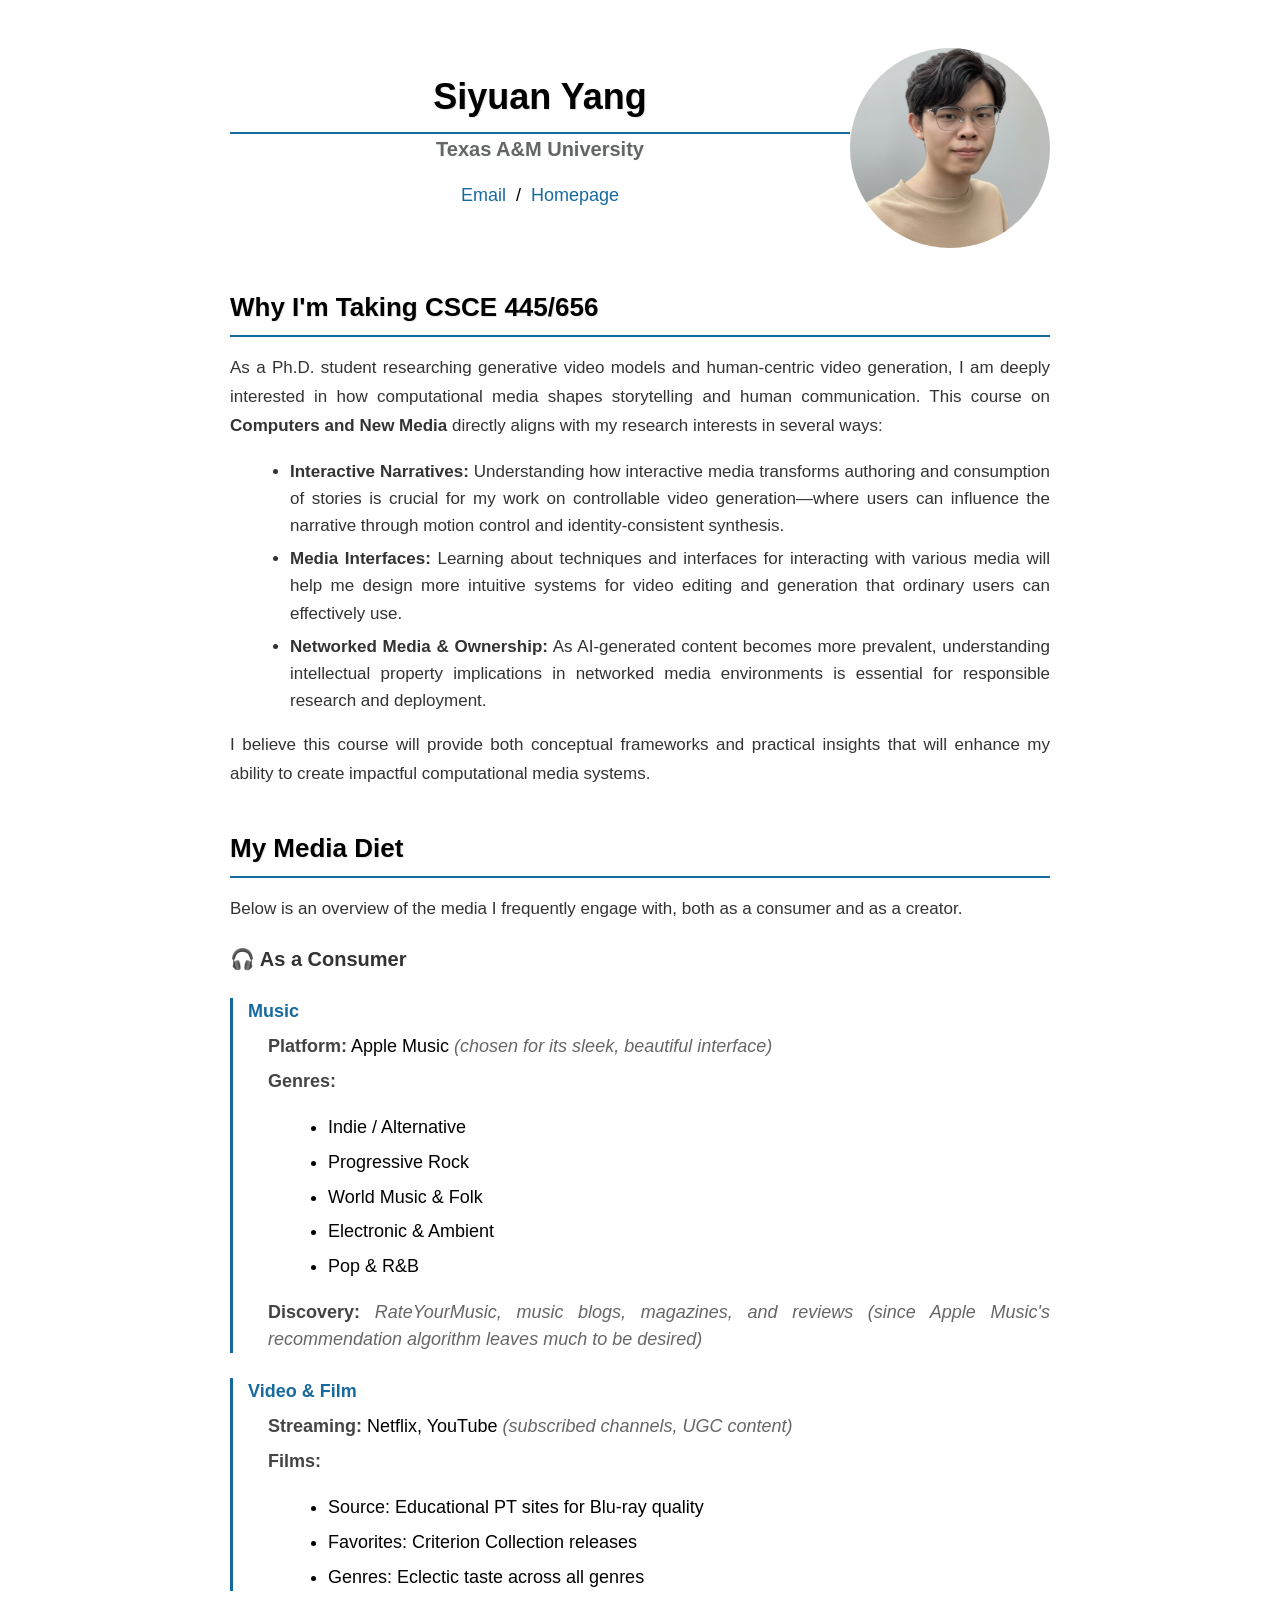
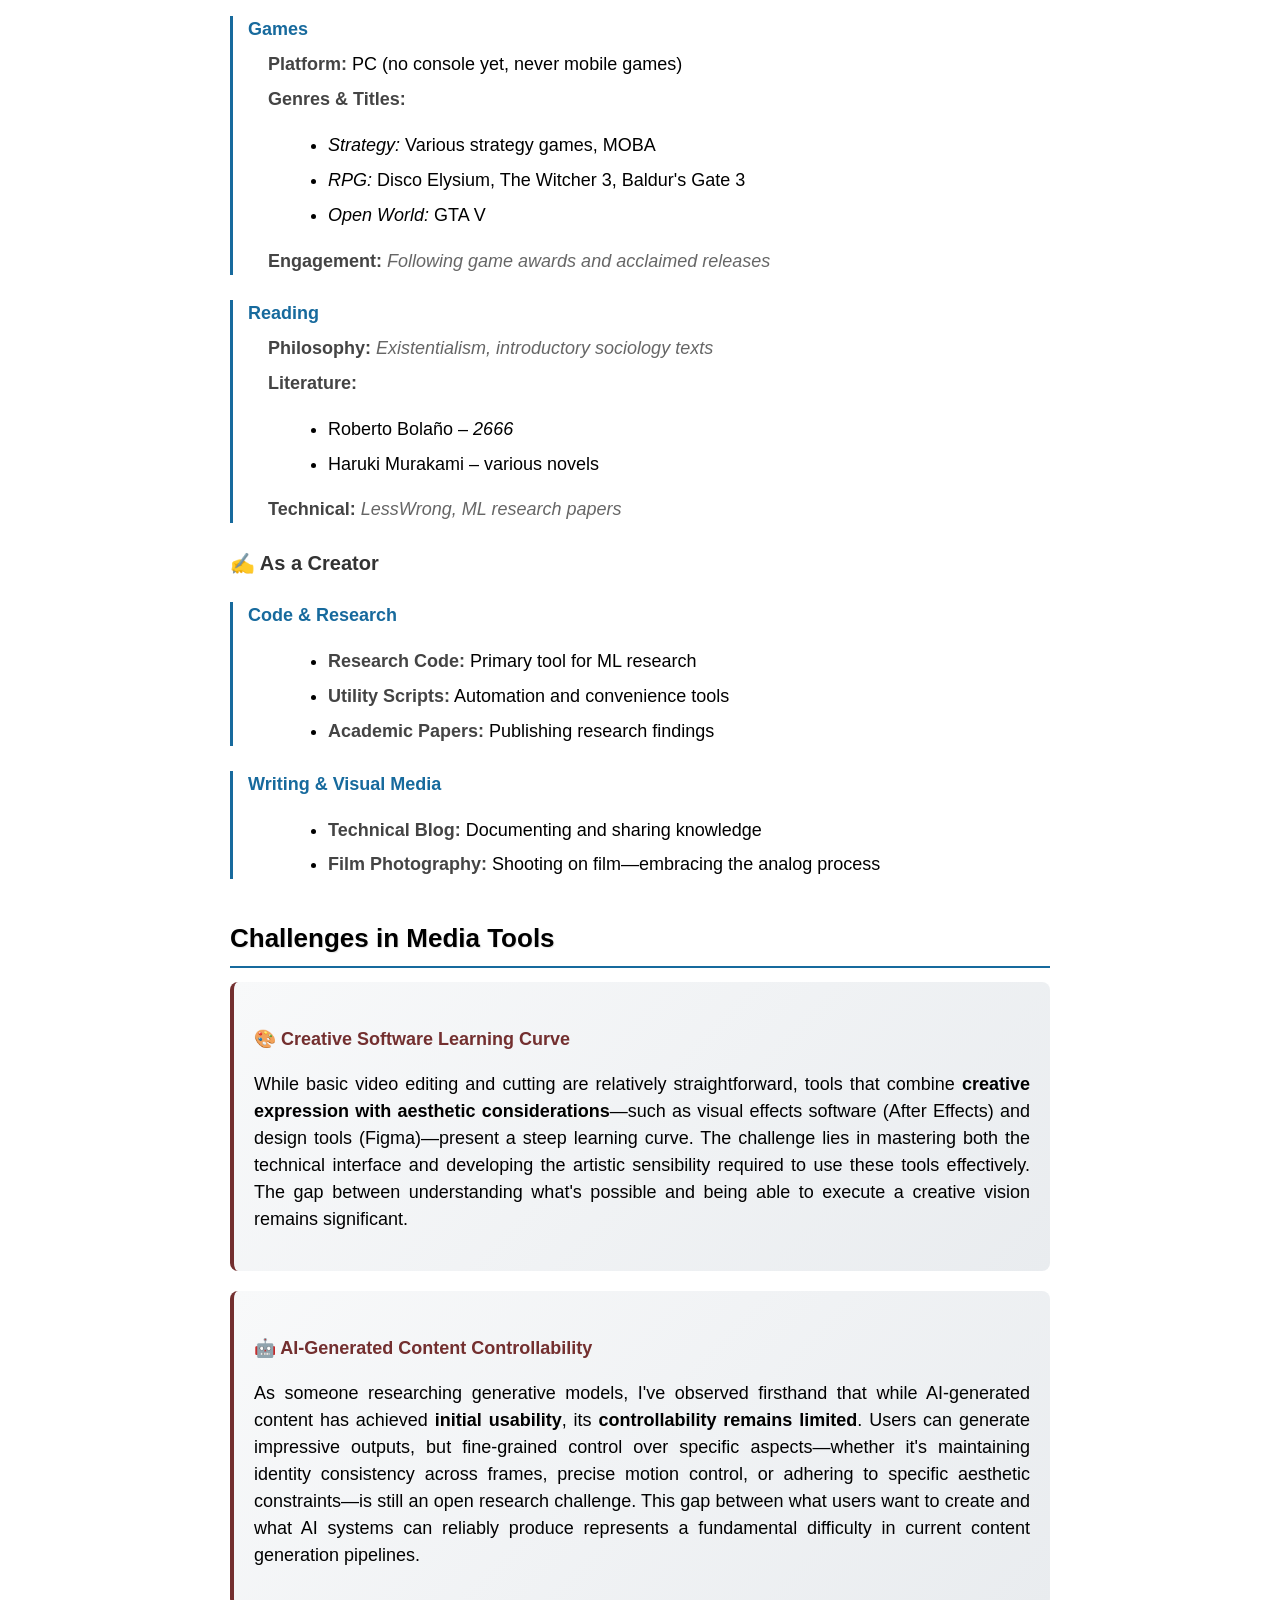
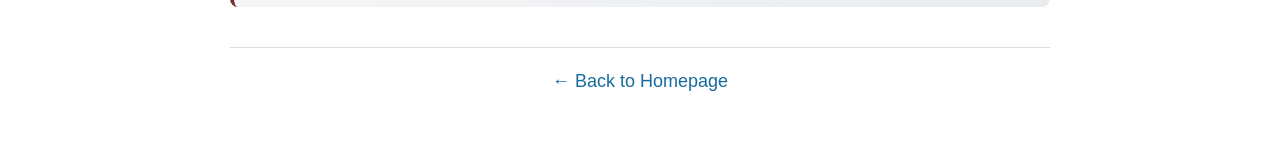
==== csce445.html @ e025caf4 "Add CSCE 445/656 Assignment 1 personal page" ====
<!DOCTYPE html>
<html lang="en">

<head>
    <meta http-equiv="Content-Type" content="text/html; charset=UTF-8">
    <base href="." target="_blank">
    <link rel="preconnect" href="https://fonts.gstatic.com/">
    <link rel="stylesheet" type="text/css" data-href="https://fonts.googleapis.com/css?family=Lato">
    <link rel="preconnect" href="https://fonts.gstatic.com/" crossorigin="">
    <meta name="viewport" content="width=device-width">
    <title>CSCE 445/656 - Siyuan Yang</title>
    <link rel="icon" href="/images/sky_icon.jpeg" type="image/jpg">
    <meta name="description" content="CSCE 445/656 Assignment 1 - Personal Web Page by Siyuan Yang">
    <link rel="preload" href="./Homepage_files/body.css" as="style">
    <link rel="stylesheet" href="./Homepage_files/body.css" data-n-g="">
    <link rel="preload" href="./Homepage_files/pub.css" as="style">
    <link rel="stylesheet" href="./Homepage_files/pub.css" data-n-p="">

    <style>
        body {
            font-family: Palatino, sans-serif;
            font-size: 18px;
        }

        a {
            color: #176a9d;
            text-decoration: none;
        }

        a:hover {
            color: rgb(106, 0, 95);
        }

        h2 {
            font-size: 26px;
            font-weight: bold;
            margin-bottom: 14px;
            border-bottom: 2px solid #176a9d;
            padding-bottom: 8px;
        }

        h3 {
            font-size: 20px;
            font-weight: bold;
            color: #333;
            margin-top: 20px;
            margin-bottom: 10px;
        }

        .section {
            margin-bottom: 40px;
        }

        .media-category {
            margin-bottom: 25px;
            padding-left: 15px;
            border-left: 3px solid #176a9d;
        }

        .media-category h4 {
            font-size: 18px;
            font-weight: bold;
            color: #176a9d;
            margin-bottom: 8px;
        }

        .media-subcategory {
            margin-left: 20px;
            margin-bottom: 8px;
        }

        .media-subcategory strong {
            color: #444;
        }

        .media-items {
            color: #666;
            font-style: italic;
        }

        .challenge-box {
            background: linear-gradient(135deg, #f8f9fa 0%, #e9ecef 100%);
            border-radius: 8px;
            padding: 20px;
            margin-bottom: 20px;
            border-left: 4px solid #732F2f;
        }

        .challenge-box h4 {
            color: #732F2f;
            margin-bottom: 10px;
            font-size: 18px;
        }

        .intro-text {
            font-size: 17px;
            line-height: 1.7;
            color: #333;
        }

        ul {
            list-style-type: disc;
            margin-left: 20px;
        }

        li {
            margin-bottom: 6px;
            line-height: 1.6;
        }

        .back-link {
            margin-top: 30px;
            padding-top: 20px;
            border-top: 1px solid #ddd;
            text-align: center;
        }
    </style>
</head>

<body>
    <div id="__next">
        <div class="styles_container__1_WuM">

            <!-- Section 1: Introduction -->
            <section class="section">
                <div class="personal_profile__BdQI4">
                    <img class="personal_portrait__BAkO0" src="./images/siyuan.png" alt="Siyuan Yang">
                    <div class="personal_profileInfo__1Y4pW">
                        <h2 class="personal_name__1_mHK">Siyuan Yang</h2>
                        <h3 class="personal_worksFor__2L0De">Texas A&M University</h3>
                        <p style="text-align:center">
                            <a href="mailto:siyuan@tamu.edu">Email</a> &nbsp;/&nbsp;
                            <a href="https://reed-yang.github.io/">Homepage</a>
                        </p>
                    </div>
                </div>
            </section>

            <section class="section">
                <h2>Why I'm Taking CSCE 445/656</h2>
                <div class="intro-text">
                    <p>
                        As a Ph.D. student researching generative video models and human-centric video generation, I am deeply interested in how computational media shapes storytelling and human communication. This course on <strong>Computers and New Media</strong> directly aligns with my research interests in several ways:
                    </p>
                    <ul>
                        <li><strong>Interactive Narratives:</strong> Understanding how interactive media transforms authoring and consumption of stories is crucial for my work on controllable video generation—where users can influence the narrative through motion control and identity-consistent synthesis.</li>
                        <li><strong>Media Interfaces:</strong> Learning about techniques and interfaces for interacting with various media will help me design more intuitive systems for video editing and generation that ordinary users can effectively use.</li>
                        <li><strong>Networked Media & Ownership:</strong> As AI-generated content becomes more prevalent, understanding intellectual property implications in networked media environments is essential for responsible research and deployment.</li>
                    </ul>
                    <p>
                        I believe this course will provide both conceptual frameworks and practical insights that will enhance my ability to create impactful computational media systems.
                    </p>
                </div>
            </section>

            <!-- Section 2: Media Usage -->
            <section class="section">
                <h2>My Media Diet</h2>
                <p class="intro-text">Below is an overview of the media I frequently engage with, both as a consumer and as a creator.</p>

                <h3>🎧 As a Consumer</h3>

                <div class="media-category">
                    <h4>Music</h4>
                    <div class="media-subcategory">
                        <strong>Platform:</strong> Apple Music <span class="media-items">(chosen for its sleek, beautiful interface)</span>
                    </div>
                    <div class="media-subcategory">
                        <strong>Genres:</strong>
                        <ul>
                            <li>Indie / Alternative</li>
                            <li>Progressive Rock</li>
                            <li>World Music & Folk</li>
                            <li>Electronic & Ambient</li>
                            <li>Pop & R&B</li>
                        </ul>
                    </div>
                    <div class="media-subcategory">
                        <strong>Discovery:</strong> <span class="media-items">RateYourMusic, music blogs, magazines, and reviews (since Apple Music's recommendation algorithm leaves much to be desired)</span>
                    </div>
                </div>

                <div class="media-category">
                    <h4>Video & Film</h4>
                    <div class="media-subcategory">
                        <strong>Streaming:</strong> Netflix, YouTube <span class="media-items">(subscribed channels, UGC content)</span>
                    </div>
                    <div class="media-subcategory">
                        <strong>Films:</strong>
                        <ul>
                            <li>Source: Educational PT sites for Blu-ray quality</li>
                            <li>Favorites: Criterion Collection releases</li>
                            <li>Genres: Eclectic taste across all genres</li>
                        </ul>
                    </div>
                </div>

                <div class="media-category">
                    <h4>Games</h4>
                    <div class="media-subcategory">
                        <strong>Platform:</strong> PC (no console yet, never mobile games)
                    </div>
                    <div class="media-subcategory">
                        <strong>Genres & Titles:</strong>
                        <ul>
                            <li><em>Strategy:</em> Various strategy games, MOBA</li>
                            <li><em>RPG:</em> Disco Elysium, The Witcher 3, Baldur's Gate 3</li>
                            <li><em>Open World:</em> GTA V</li>
                        </ul>
                    </div>
                    <div class="media-subcategory">
                        <strong>Engagement:</strong> <span class="media-items">Following game awards and acclaimed releases</span>
                    </div>
                </div>

                <div class="media-category">
                    <h4>Reading</h4>
                    <div class="media-subcategory">
                        <strong>Philosophy:</strong> <span class="media-items">Existentialism, introductory sociology texts</span>
                    </div>
                    <div class="media-subcategory">
                        <strong>Literature:</strong>
                        <ul>
                            <li>Roberto Bolaño – <em>2666</em></li>
                            <li>Haruki Murakami – various novels</li>
                        </ul>
                    </div>
                    <div class="media-subcategory">
                        <strong>Technical:</strong> <span class="media-items">LessWrong, ML research papers</span>
                    </div>
                </div>

                <h3>✍️ As a Creator</h3>

                <div class="media-category">
                    <h4>Code & Research</h4>
                    <div class="media-subcategory">
                        <ul>
                            <li><strong>Research Code:</strong> Primary tool for ML research</li>
                            <li><strong>Utility Scripts:</strong> Automation and convenience tools</li>
                            <li><strong>Academic Papers:</strong> Publishing research findings</li>
                        </ul>
                    </div>
                </div>

                <div class="media-category">
                    <h4>Writing & Visual Media</h4>
                    <div class="media-subcategory">
                        <ul>
                            <li><strong>Technical Blog:</strong> Documenting and sharing knowledge</li>
                            <li><strong>Film Photography:</strong> Shooting on film—embracing the analog process</li>
                        </ul>
                    </div>
                </div>

            </section>

            <!-- Section 3: Challenges -->
            <section class="section">
                <h2>Challenges in Media Tools</h2>

                <div class="challenge-box">
                    <h4>🎨 Creative Software Learning Curve</h4>
                    <p>
                        While basic video editing and cutting are relatively straightforward, tools that combine <strong>creative expression with aesthetic considerations</strong>—such as visual effects software (After Effects) and design tools (Figma)—present a steep learning curve. The challenge lies in mastering both the technical interface and developing the artistic sensibility required to use these tools effectively. The gap between understanding what's possible and being able to execute a creative vision remains significant.
                    </p>
                </div>

                <div class="challenge-box">
                    <h4>🤖 AI-Generated Content Controllability</h4>
                    <p>
                        As someone researching generative models, I've observed firsthand that while AI-generated content has achieved <strong>initial usability</strong>, its <strong>controllability remains limited</strong>. Users can generate impressive outputs, but fine-grained control over specific aspects—whether it's maintaining identity consistency across frames, precise motion control, or adhering to specific aesthetic constraints—is still an open research challenge. This gap between what users want to create and what AI systems can reliably produce represents a fundamental difficulty in current content generation pipelines.
                    </p>
                </div>

            </section>

            <div class="back-link">
                <a href="index.html">← Back to Homepage</a>
            </div>

        </div>
    </div>
</body>

</html>
---- Homepage_files/body.css ----
body,
html {
    padding: 0;
    margin: 0;
    font-family: -apple-system, BlinkMacSystemFont, Segoe UI, Roboto, Oxygen, Ubuntu, Cantarell, Fira Sans, Droid Sans, Helvetica Neue, sans-serif
}

body {
    background: #fff no-repeat fixed 0 0;
    margin: 3rem 0;
    font-family: Lato, sans-serif;
    line-height: 1.5;
    font-size: 1.2rem;
    font-weight: 400;
    text-align: justify
}

h1 {
    text-align: center;
    font-size: 4rem
}

h1,
h2 {
    color: #000;
    font-weight: 400;
    text-shadow: 1px 1px 1px hsla(0, 0%, 64.7%, .3)
}

h2 {
    margin: .3em 0 .2em;
    font-size: 2rem
}

a {
    color: #0567e7
}

a:not(:hover) {
    text-decoration: none
}

a img {
    border: 0
}

* {
    -webkit-box-sizing: border-box;
    -moz-box-sizing: border-box;
    box-sizing: border-box
}

@media only screen and (max-width:832px) {
    h1 {
        font-size: 3rem
    }
}
---- Homepage_files/body.css ----
body,
html {
    padding: 0;
    margin: 0;
    font-family: -apple-system, BlinkMacSystemFont, Segoe UI, Roboto, Oxygen, Ubuntu, Cantarell, Fira Sans, Droid Sans, Helvetica Neue, sans-serif
}

body {
    background: #fff no-repeat fixed 0 0;
    margin: 3rem 0;
    font-family: Lato, sans-serif;
    line-height: 1.5;
    font-size: 1.2rem;
    font-weight: 400;
    text-align: justify
}

h1 {
    text-align: center;
    font-size: 4rem
}

h1,
h2 {
    color: #000;
    font-weight: 400;
    text-shadow: 1px 1px 1px hsla(0, 0%, 64.7%, .3)
}

h2 {
    margin: .3em 0 .2em;
    font-size: 2rem
}

a {
    color: #0567e7
}

a:not(:hover) {
    text-decoration: none
}

a img {
    border: 0
}

* {
    -webkit-box-sizing: border-box;
    -moz-box-sizing: border-box;
    box-sizing: border-box
}

@media only screen and (max-width:832px) {
    h1 {
        font-size: 3rem
    }
}
---- Homepage_files/pub.css ----
.personal_profile__BdQI4 {
    text-align: center;
    display: -moz-box;
    display: flex;
    -moz-box-orient: vertical;
    -moz-box-direction: normal;
    flex-direction: column;
    margin-bottom: 1.5rem;
    -moz-box-align: center;
    align-items: center
}

@media only screen and (min-width:832px) {
    .personal_profile__BdQI4 {
        -moz-box-orient: horizontal;
        -moz-box-direction: reverse;
        flex-direction: row-reverse
    }
}

.personal_profileInfo__1Y4pW {
    -moz-box-flex: 1;
    flex: 1 1
}

.personal_name__1_mHK {
    margin: 0;
    font-size: 36px;
}

.personal_chineseName__18aOD {
    font-size: 1.25rem;
    color: #3d3d3d;
    text-shadow: 1px 1px 1px rgba(45, 157, 167, .1);
    opacity: .6;
    margin: 0
}

.personal_fakeEmail__3q6yD {
    display: none
}

.personal_email__2kMgm {
    margin: 1.5rem 0;
    line-height: 1
}

.personal_email__2kMgm a {
    color: #000
}

.personal_links__p_eYL span:not(:last-of-type):after {
    content: " ∙ "
}

.personal_blurb__2rRwq {
    margin: 1rem 0;
    padding-top: .6em;
    padding-bottom: .8em;
    text-align: justify
}

.personal_atsign__3xW7w {
    color: #db4d6d;
    font-size: 1.35rem;
    font-weight: 700
}

.personal_portrait__BAkO0 {
    width: 200px;
    height: 200px;
    border-radius: 50%
}

.personal_worksFor__2L0De {
    font-size: 1.25rem;
    color: #000;
    text-shadow: 1px 1px 1px rgba(45, 157, 167, .1);
    opacity: .6;
    margin: 0
}

.publication_publication__1Icb_ {
    display: -moz-box;
    display: flex;  /* Switches layout from column to row */
    display: flex;
    -moz-box-orient: vertical;
    -moz-box-direction: normal;
    flex-direction: column;
    margin: 1.5rem 0;
    -webkit-hyphens: auto;
    -moz-hyphens: auto;
    -ms-hyphens: auto;
    hyphens: auto; 
    gap: 20px; /* Adds spacing between text and image */
}

.publication_image__1EUuC {
    width: 100%;
    padding-bottom: .5rem
}

.publication_image__1EUuC img,
.publication_image__1EUuC video,
.publication_image__full_size img,
.publication_image__full_size video,
.publication_image_0dot7_size img,
.publication_image_0dot7_size video,

publication_image_0dot7_size
.publication_info__kLRGP {
    width: 100%
}

.publication_title__3m6SE {
    display: block;
    font-size: 18px
}

.publication_title__3m6SE a:not(a[href]) {
    color: #000
}

.publication_authors__qkFXc {
    font-size: 16px;
    color: #777
}

.publication_authors__qkFXc>span:not(:last-of-type):after {
    content: ", \00a0"
}

.publication_authors__qkFXc a {
    color: #777
}

.publication_hilightedAuthor__KiWMY a {
    color: #000;
    font-weight: 700
}

.publication_venue__1Dv6R>span:not(:last-of-type):after {
    font-size: 18px;
    /* content: "\00a0" */
}

.publication_tag__q9Y_t:before {
    content: "["
}

.publication_tag__q9Y_t:after {
    content: "] "
}

.publication_highlights__2ILmf {
    color: #e83015
}

.publication_links__aEpO_ {
    display: -moz-box;
    display: flex;
    font-size: 18px;
}

.publication_link__fXY43 {
    padding: .25rem
}

.publication_link__fXY43>a {
    font-size: medium;
    -webkit-transition: all .1s ease-in-out;
    -moz-transition: all .1s ease-in-out;
    transition: all .1s ease-in-out
}

.publication_link__fXY43:before {
    content: "["
}

.publication_link__fXY43:after {
    content: "]"
}

.publication_links__aEpO_>a:not(:last-of-type) {
    margin-right: 1rem
}

@media only screen and (min-width:432px) {
    .publication_publication__1Icb_ {
        -moz-box-orient: horizontal;
        -moz-box-direction: normal;
        flex-direction: row;
        -webkit-hyphens: auto;
        -moz-hyphens: auto;
        -ms-hyphens: auto;
        hyphens: auto
    }

    .publication_image__1EUuC {
        width: 30%;
        max-width: 300px;
        padding: .5rem 1rem 0 0
    }

    .publication_image_full_size {
        width: 100%;
        padding: 3rem 0 0 0
    }

    .publication_image_0dot7_size {
        width: 70%;
        padding: .5rem 1rem 0 1rem; /* Sets equal padding on the left and right */
    }

    .publication_info__kLRGP {
        width: 98%
    }
}

.publication-list_filters__3ikvu {
    font-size: 1rem;
    color: #000
}

.publication-list_smallText__pUJXB {
    font-size: 1.1rem;
    color: #000
}

.publication-list_filters__3ikvu:before {
    content: " ( "
}

.publication-list_filters__3ikvu:after {
    content: " )"
}

.publication-list_filter__1x1Xu:not(:last-of-type):after {
    content: " / "
}

.publication-list_filter__1x1Xu a:hover {
    cursor: pointer;
    text-decoration: underline
}

.publication-list_filter__1x1Xu a:not(.publication-list_active__y3dLZ) {
    color: #000
}

.publication-list_label__38tLh {
    font-size: 1.3rem;
    margin: 0
}

@media screen and (min-width:432px) {
    .publication-list_mobileBreak__24vsO {
        display: none
    }

    .publication-list_filters__3ikvu {
        font-size: 1.2rem
    }
}

.styles_container__1_WuM {
    margin: 0 2rem;
    max-width: 820px
}

.styles_projects__-bgEX {
    width: 100%;
    display: -moz-box;
    display: flex;
    -moz-box-orient: vertical;
    -moz-box-direction: normal;
    flex-direction: column
}

.styles_projects__-bgEX iframe {
    width: 100%;
    min-height: 450px;
    height: auto;
    margin-bottom: 1em
}

.styles_collaborator__VflHz:not(:last-of-type):after {
    content: ", "
}

.styles_footer__3qp3V {
    text-align: center;
    color: #7a7a7a;
    font-weight: 400;
    font-size: 1rem;
    margin-top: 3em
}

.styles_footer__3qp3V p {
    margin: .5rem
}

.styles_footer__3qp3V a:not(:hover) {
    text-decoration: none;
    color: #7a7a7a
}

@media only screen and (min-width:832px) {
    .styles_container__1_WuM {
        margin: 0 auto
    }
}

.styles_title__1AK6- {
    display: block
}

.styles_title__1AK6- a {
    color: #000
}

.styles_authors__20Znu {
    font-size: 1.1rem
}

.styles_authors__20Znu span:not(:last-of-type):after {
    content: ", \00a0"
}

.styles_authors__20Znu a {
    color: #777
}

.styles_showMore__JvZFs {
    display: -moz-box;
    display: flex;
    -moz-box-pack: center;
    justify-content: center
}

.styles_showMore__JvZFs button {
    -webkit-appearance: none;
    -moz-appearance: none;
    appearance: none;
    background: transparent;
    outline: none;
    border: 1px solid grey;
    border-radius: 1px;
    font-size: medium;
    cursor: pointer;
    padding: .5rem
}
---- Homepage_files/pub.css ----
.personal_profile__BdQI4 {
    text-align: center;
    display: -moz-box;
    display: flex;
    -moz-box-orient: vertical;
    -moz-box-direction: normal;
    flex-direction: column;
    margin-bottom: 1.5rem;
    -moz-box-align: center;
    align-items: center
}

@media only screen and (min-width:832px) {
    .personal_profile__BdQI4 {
        -moz-box-orient: horizontal;
        -moz-box-direction: reverse;
        flex-direction: row-reverse
    }
}

.personal_profileInfo__1Y4pW {
    -moz-box-flex: 1;
    flex: 1 1
}

.personal_name__1_mHK {
    margin: 0;
    font-size: 36px;
}

.personal_chineseName__18aOD {
    font-size: 1.25rem;
    color: #3d3d3d;
    text-shadow: 1px 1px 1px rgba(45, 157, 167, .1);
    opacity: .6;
    margin: 0
}

.personal_fakeEmail__3q6yD {
    display: none
}

.personal_email__2kMgm {
    margin: 1.5rem 0;
    line-height: 1
}

.personal_email__2kMgm a {
    color: #000
}

.personal_links__p_eYL span:not(:last-of-type):after {
    content: " ∙ "
}

.personal_blurb__2rRwq {
    margin: 1rem 0;
    padding-top: .6em;
    padding-bottom: .8em;
    text-align: justify
}

.personal_atsign__3xW7w {
    color: #db4d6d;
    font-size: 1.35rem;
    font-weight: 700
}

.personal_portrait__BAkO0 {
    width: 200px;
    height: 200px;
    border-radius: 50%
}

.personal_worksFor__2L0De {
    font-size: 1.25rem;
    color: #000;
    text-shadow: 1px 1px 1px rgba(45, 157, 167, .1);
    opacity: .6;
    margin: 0
}

.publication_publication__1Icb_ {
    display: -moz-box;
    display: flex;  /* Switches layout from column to row */
    display: flex;
    -moz-box-orient: vertical;
    -moz-box-direction: normal;
    flex-direction: column;
    margin: 1.5rem 0;
    -webkit-hyphens: auto;
    -moz-hyphens: auto;
    -ms-hyphens: auto;
    hyphens: auto; 
    gap: 20px; /* Adds spacing between text and image */
}

.publication_image__1EUuC {
    width: 100%;
    padding-bottom: .5rem
}

.publication_image__1EUuC img,
.publication_image__1EUuC video,
.publication_image__full_size img,
.publication_image__full_size video,
.publication_image_0dot7_size img,
.publication_image_0dot7_size video,

publication_image_0dot7_size
.publication_info__kLRGP {
    width: 100%
}

.publication_title__3m6SE {
    display: block;
    font-size: 18px
}

.publication_title__3m6SE a:not(a[href]) {
    color: #000
}

.publication_authors__qkFXc {
    font-size: 16px;
    color: #777
}

.publication_authors__qkFXc>span:not(:last-of-type):after {
    content: ", \00a0"
}

.publication_authors__qkFXc a {
    color: #777
}

.publication_hilightedAuthor__KiWMY a {
    color: #000;
    font-weight: 700
}

.publication_venue__1Dv6R>span:not(:last-of-type):after {
    font-size: 18px;
    /* content: "\00a0" */
}

.publication_tag__q9Y_t:before {
    content: "["
}

.publication_tag__q9Y_t:after {
    content: "] "
}

.publication_highlights__2ILmf {
    color: #e83015
}

.publication_links__aEpO_ {
    display: -moz-box;
    display: flex;
    font-size: 18px;
}

.publication_link__fXY43 {
    padding: .25rem
}

.publication_link__fXY43>a {
    font-size: medium;
    -webkit-transition: all .1s ease-in-out;
    -moz-transition: all .1s ease-in-out;
    transition: all .1s ease-in-out
}

.publication_link__fXY43:before {
    content: "["
}

.publication_link__fXY43:after {
    content: "]"
}

.publication_links__aEpO_>a:not(:last-of-type) {
    margin-right: 1rem
}

@media only screen and (min-width:432px) {
    .publication_publication__1Icb_ {
        -moz-box-orient: horizontal;
        -moz-box-direction: normal;
        flex-direction: row;
        -webkit-hyphens: auto;
        -moz-hyphens: auto;
        -ms-hyphens: auto;
        hyphens: auto
    }

    .publication_image__1EUuC {
        width: 30%;
        max-width: 300px;
        padding: .5rem 1rem 0 0
    }

    .publication_image_full_size {
        width: 100%;
        padding: 3rem 0 0 0
    }

    .publication_image_0dot7_size {
        width: 70%;
        padding: .5rem 1rem 0 1rem; /* Sets equal padding on the left and right */
    }

    .publication_info__kLRGP {
        width: 98%
    }
}

.publication-list_filters__3ikvu {
    font-size: 1rem;
    color: #000
}

.publication-list_smallText__pUJXB {
    font-size: 1.1rem;
    color: #000
}

.publication-list_filters__3ikvu:before {
    content: " ( "
}

.publication-list_filters__3ikvu:after {
    content: " )"
}

.publication-list_filter__1x1Xu:not(:last-of-type):after {
    content: " / "
}

.publication-list_filter__1x1Xu a:hover {
    cursor: pointer;
    text-decoration: underline
}

.publication-list_filter__1x1Xu a:not(.publication-list_active__y3dLZ) {
    color: #000
}

.publication-list_label__38tLh {
    font-size: 1.3rem;
    margin: 0
}

@media screen and (min-width:432px) {
    .publication-list_mobileBreak__24vsO {
        display: none
    }

    .publication-list_filters__3ikvu {
        font-size: 1.2rem
    }
}

.styles_container__1_WuM {
    margin: 0 2rem;
    max-width: 820px
}

.styles_projects__-bgEX {
    width: 100%;
    display: -moz-box;
    display: flex;
    -moz-box-orient: vertical;
    -moz-box-direction: normal;
    flex-direction: column
}

.styles_projects__-bgEX iframe {
    width: 100%;
    min-height: 450px;
    height: auto;
    margin-bottom: 1em
}

.styles_collaborator__VflHz:not(:last-of-type):after {
    content: ", "
}

.styles_footer__3qp3V {
    text-align: center;
    color: #7a7a7a;
    font-weight: 400;
    font-size: 1rem;
    margin-top: 3em
}

.styles_footer__3qp3V p {
    margin: .5rem
}

.styles_footer__3qp3V a:not(:hover) {
    text-decoration: none;
    color: #7a7a7a
}

@media only screen and (min-width:832px) {
    .styles_container__1_WuM {
        margin: 0 auto
    }
}

.styles_title__1AK6- {
    display: block
}

.styles_title__1AK6- a {
    color: #000
}

.styles_authors__20Znu {
    font-size: 1.1rem
}

.styles_authors__20Znu span:not(:last-of-type):after {
    content: ", \00a0"
}

.styles_authors__20Znu a {
    color: #777
}

.styles_showMore__JvZFs {
    display: -moz-box;
    display: flex;
    -moz-box-pack: center;
    justify-content: center
}

.styles_showMore__JvZFs button {
    -webkit-appearance: none;
    -moz-appearance: none;
    appearance: none;
    background: transparent;
    outline: none;
    border: 1px solid grey;
    border-radius: 1px;
    font-size: medium;
    cursor: pointer;
    padding: .5rem
}
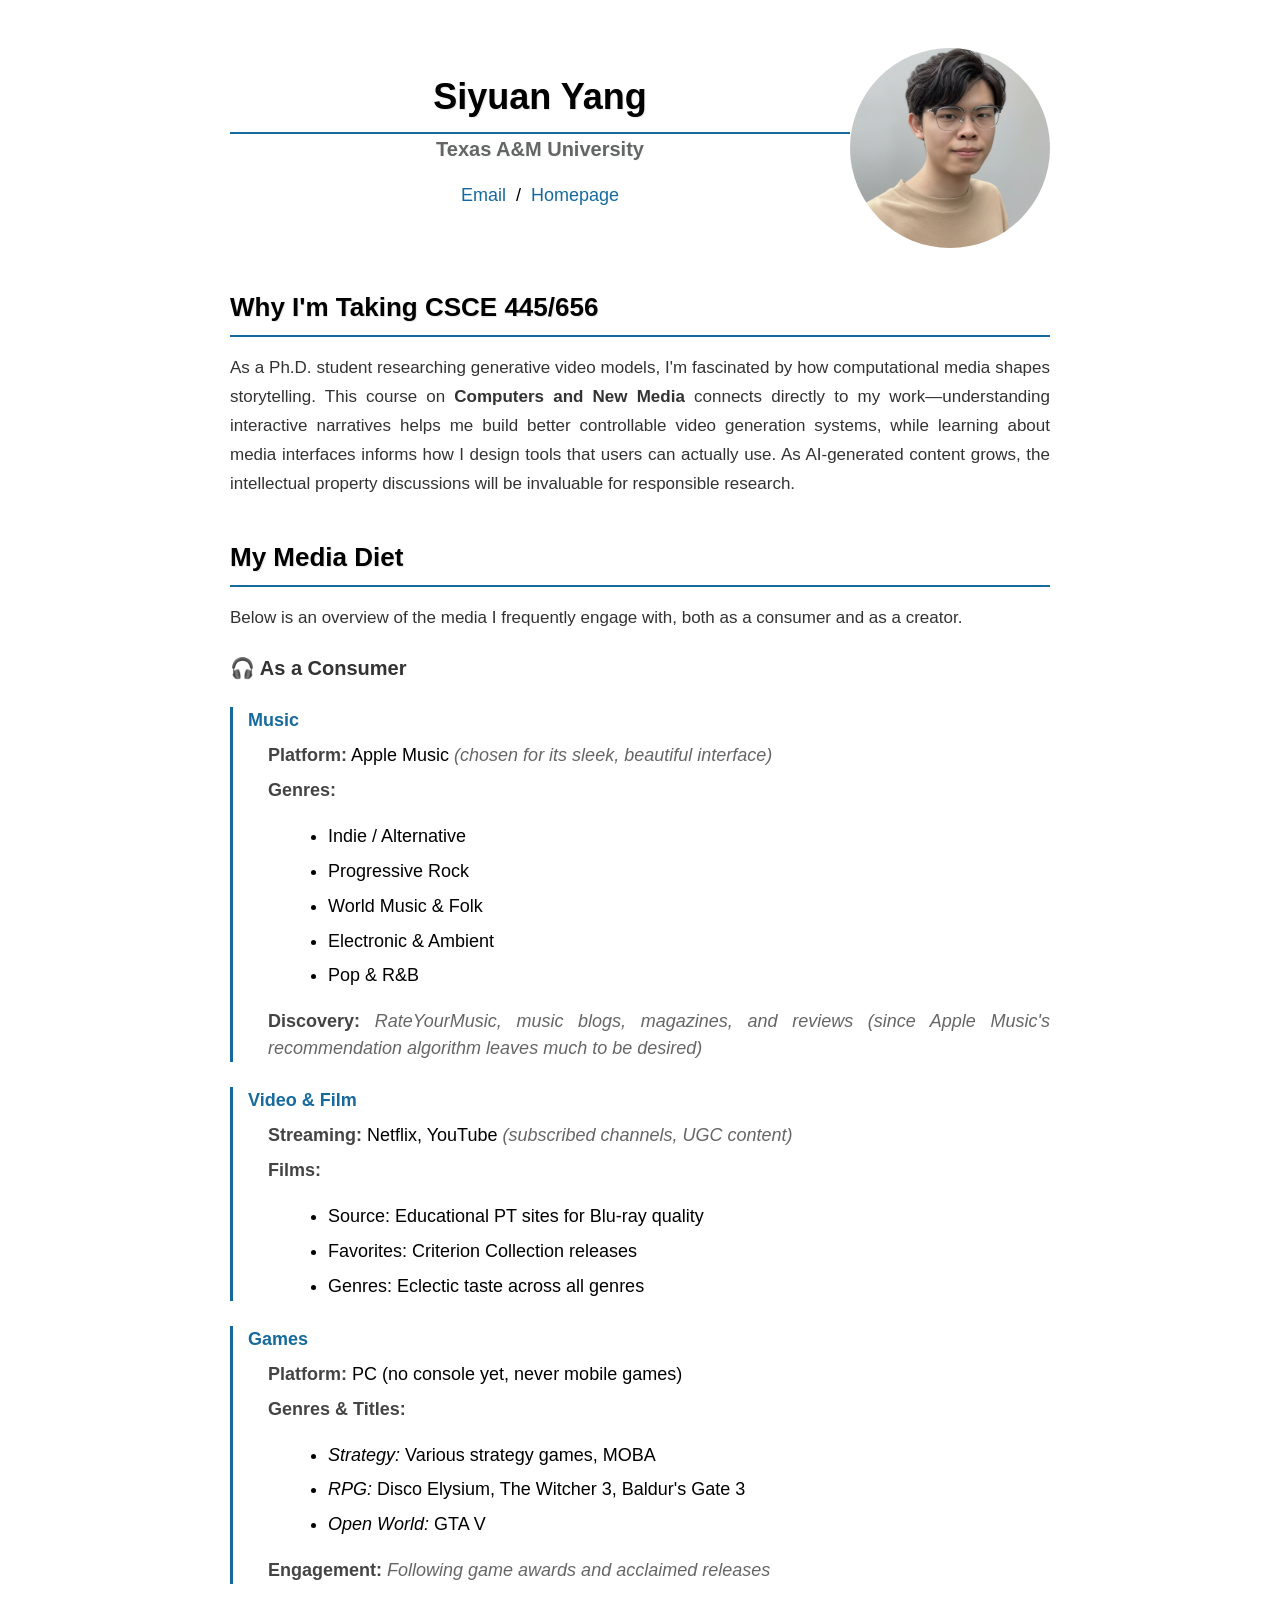
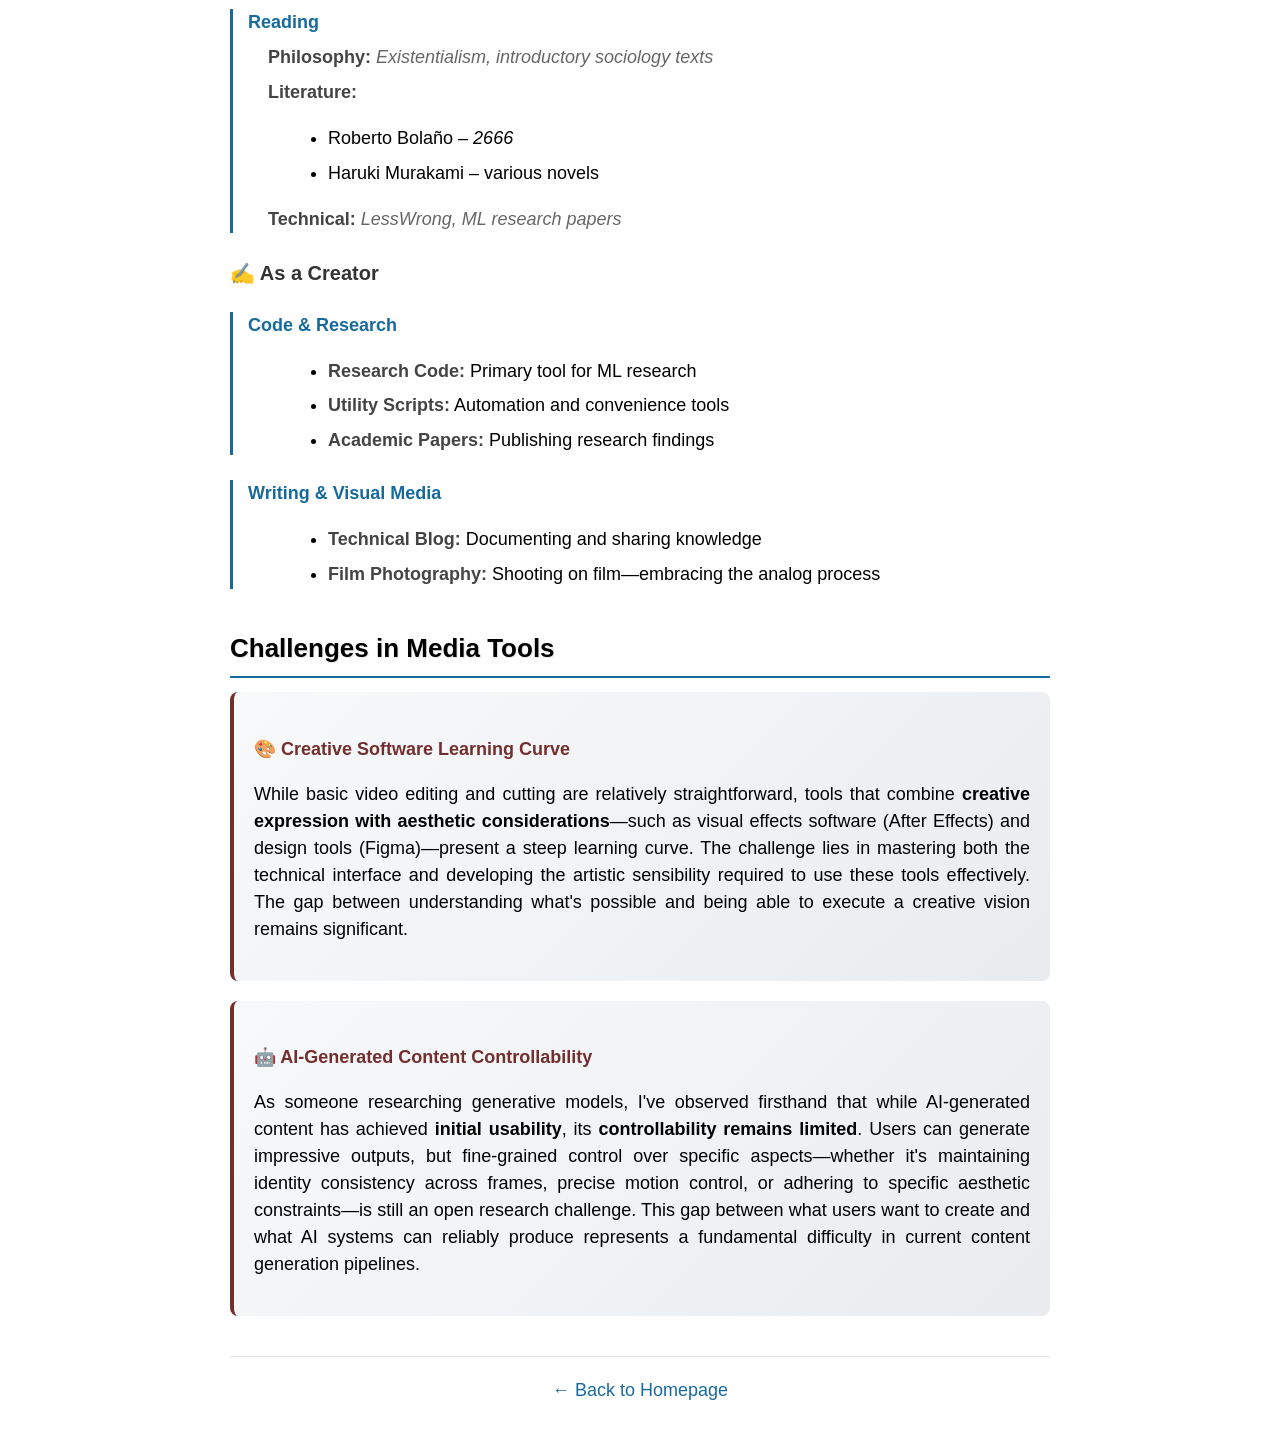
==== commit efbd3cb8: "Shorten course motivation section" ====
--- a/csce445.html
+++ b/csce445.html
@@ -140,15 +140,12 @@
                 <h2>Why I'm Taking CSCE 445/656</h2>
                 <div class="intro-text">
                     <p>
-                        As a Ph.D. student researching generative video models and human-centric video generation, I am deeply interested in how computational media shapes storytelling and human communication. This course on <strong>Computers and New Media</strong> directly aligns with my research interests in several ways:
-                    </p>
-                    <ul>
-                        <li><strong>Interactive Narratives:</strong> Understanding how interactive media transforms authoring and consumption of stories is crucial for my work on controllable video generation—where users can influence the narrative through motion control and identity-consistent synthesis.</li>
-                        <li><strong>Media Interfaces:</strong> Learning about techniques and interfaces for interacting with various media will help me design more intuitive systems for video editing and generation that ordinary users can effectively use.</li>
-                        <li><strong>Networked Media & Ownership:</strong> As AI-generated content becomes more prevalent, understanding intellectual property implications in networked media environments is essential for responsible research and deployment.</li>
-                    </ul>
-                    <p>
-                        I believe this course will provide both conceptual frameworks and practical insights that will enhance my ability to create impactful computational media systems.
+                        As a Ph.D. student researching generative video models, I'm fascinated by how computational
+                        media shapes storytelling. This course on <strong>Computers and New Media</strong> connects
+                        directly to my work—understanding interactive narratives helps me build better controllable
+                        video generation systems, while learning about media interfaces informs how I design tools that
+                        users can actually use. As AI-generated content grows, the intellectual property discussions
+                        will be invaluable for responsible research.
                     </p>
                 </div>
             </section>
@@ -156,14 +153,16 @@
             <!-- Section 2: Media Usage -->
             <section class="section">
                 <h2>My Media Diet</h2>
-                <p class="intro-text">Below is an overview of the media I frequently engage with, both as a consumer and as a creator.</p>
+                <p class="intro-text">Below is an overview of the media I frequently engage with, both as a consumer and
+                    as a creator.</p>
 
                 <h3>🎧 As a Consumer</h3>
 
                 <div class="media-category">
                     <h4>Music</h4>
                     <div class="media-subcategory">
-                        <strong>Platform:</strong> Apple Music <span class="media-items">(chosen for its sleek, beautiful interface)</span>
+                        <strong>Platform:</strong> Apple Music <span class="media-items">(chosen for its sleek,
+                            beautiful interface)</span>
                     </div>
                     <div class="media-subcategory">
                         <strong>Genres:</strong>
@@ -176,14 +175,16 @@
                         </ul>
                     </div>
                     <div class="media-subcategory">
-                        <strong>Discovery:</strong> <span class="media-items">RateYourMusic, music blogs, magazines, and reviews (since Apple Music's recommendation algorithm leaves much to be desired)</span>
+                        <strong>Discovery:</strong> <span class="media-items">RateYourMusic, music blogs, magazines, and
+                            reviews (since Apple Music's recommendation algorithm leaves much to be desired)</span>
                     </div>
                 </div>
 
                 <div class="media-category">
                     <h4>Video & Film</h4>
                     <div class="media-subcategory">
-                        <strong>Streaming:</strong> Netflix, YouTube <span class="media-items">(subscribed channels, UGC content)</span>
+                        <strong>Streaming:</strong> Netflix, YouTube <span class="media-items">(subscribed channels, UGC
+                            content)</span>
                     </div>
                     <div class="media-subcategory">
                         <strong>Films:</strong>
@@ -209,14 +210,16 @@
                         </ul>
                     </div>
                     <div class="media-subcategory">
-                        <strong>Engagement:</strong> <span class="media-items">Following game awards and acclaimed releases</span>
+                        <strong>Engagement:</strong> <span class="media-items">Following game awards and acclaimed
+                            releases</span>
                     </div>
                 </div>
 
                 <div class="media-category">
                     <h4>Reading</h4>
                     <div class="media-subcategory">
-                        <strong>Philosophy:</strong> <span class="media-items">Existentialism, introductory sociology texts</span>
+                        <strong>Philosophy:</strong> <span class="media-items">Existentialism, introductory sociology
+                            texts</span>
                     </div>
                     <div class="media-subcategory">
                         <strong>Literature:</strong>
@@ -262,14 +265,25 @@
                 <div class="challenge-box">
                     <h4>🎨 Creative Software Learning Curve</h4>
                     <p>
-                        While basic video editing and cutting are relatively straightforward, tools that combine <strong>creative expression with aesthetic considerations</strong>—such as visual effects software (After Effects) and design tools (Figma)—present a steep learning curve. The challenge lies in mastering both the technical interface and developing the artistic sensibility required to use these tools effectively. The gap between understanding what's possible and being able to execute a creative vision remains significant.
+                        While basic video editing and cutting are relatively straightforward, tools that combine
+                        <strong>creative expression with aesthetic considerations</strong>—such as visual effects
+                        software (After Effects) and design tools (Figma)—present a steep learning curve. The challenge
+                        lies in mastering both the technical interface and developing the artistic sensibility required
+                        to use these tools effectively. The gap between understanding what's possible and being able to
+                        execute a creative vision remains significant.
                     </p>
                 </div>
 
                 <div class="challenge-box">
                     <h4>🤖 AI-Generated Content Controllability</h4>
                     <p>
-                        As someone researching generative models, I've observed firsthand that while AI-generated content has achieved <strong>initial usability</strong>, its <strong>controllability remains limited</strong>. Users can generate impressive outputs, but fine-grained control over specific aspects—whether it's maintaining identity consistency across frames, precise motion control, or adhering to specific aesthetic constraints—is still an open research challenge. This gap between what users want to create and what AI systems can reliably produce represents a fundamental difficulty in current content generation pipelines.
+                        As someone researching generative models, I've observed firsthand that while AI-generated
+                        content has achieved <strong>initial usability</strong>, its <strong>controllability remains
+                            limited</strong>. Users can generate impressive outputs, but fine-grained control over
+                        specific aspects—whether it's maintaining identity consistency across frames, precise motion
+                        control, or adhering to specific aesthetic constraints—is still an open research challenge. This
+                        gap between what users want to create and what AI systems can reliably produce represents a
+                        fundamental difficulty in current content generation pipelines.
                     </p>
                 </div>
 
@@ -283,4 +297,4 @@
     </div>
 </body>
 
-</html>
+</html>
